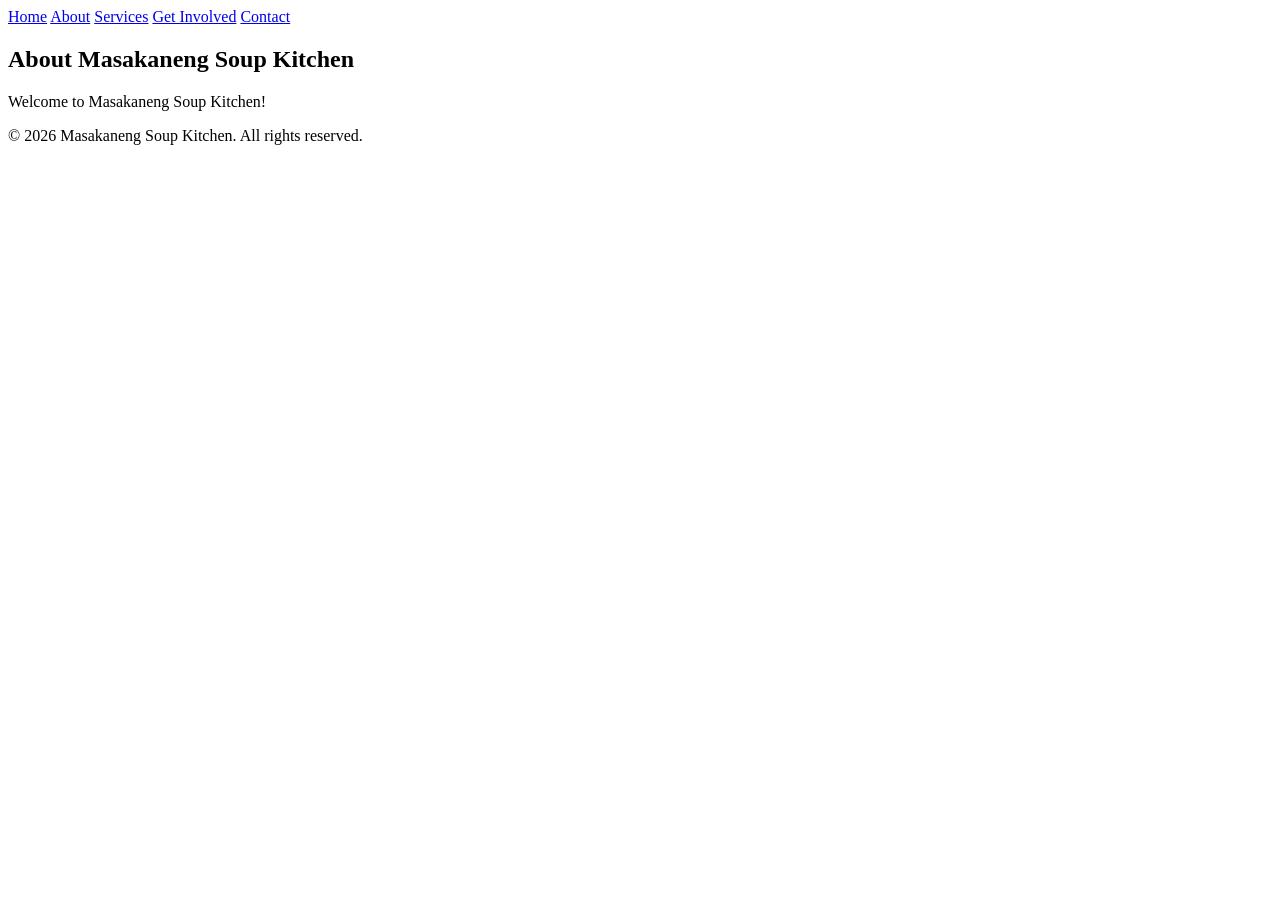
==== about.html @ 369d5b48 "content collection. start of pages" ====
<!doctype html>
<html lang="en">
  <head>
    <meta charset="UTF-8" />
    <meta name="viewport" content="width=device-width, initial-scale=1.0" />
    <title>About</title>
    <!-- Link to external CSS file -->
    <link rel="stylesheet" href="css/style.css" />
  </head>
  <body>
    <header>
      <nav>
        <a href="index.html">Home</a>
        <a href="about.html">About</a>
        <a href="services.html">Services</a>
        <a href="enquiry.html">Get Involved</a>
        <a href="contact.html">Contact</a>
      </nav>
    </header>

    <main>
      <section>
        <h1>About Masakaneng Soup Kitchen</h1>
        <p>Welcome to Masakaneng Soup Kitchen!</p>
      </section>
    </main>

    <footer>
      <p>&copy; 2026 Masakaneng Soup Kitchen. All rights reserved.</p>
    </footer>
  </body>
</html>
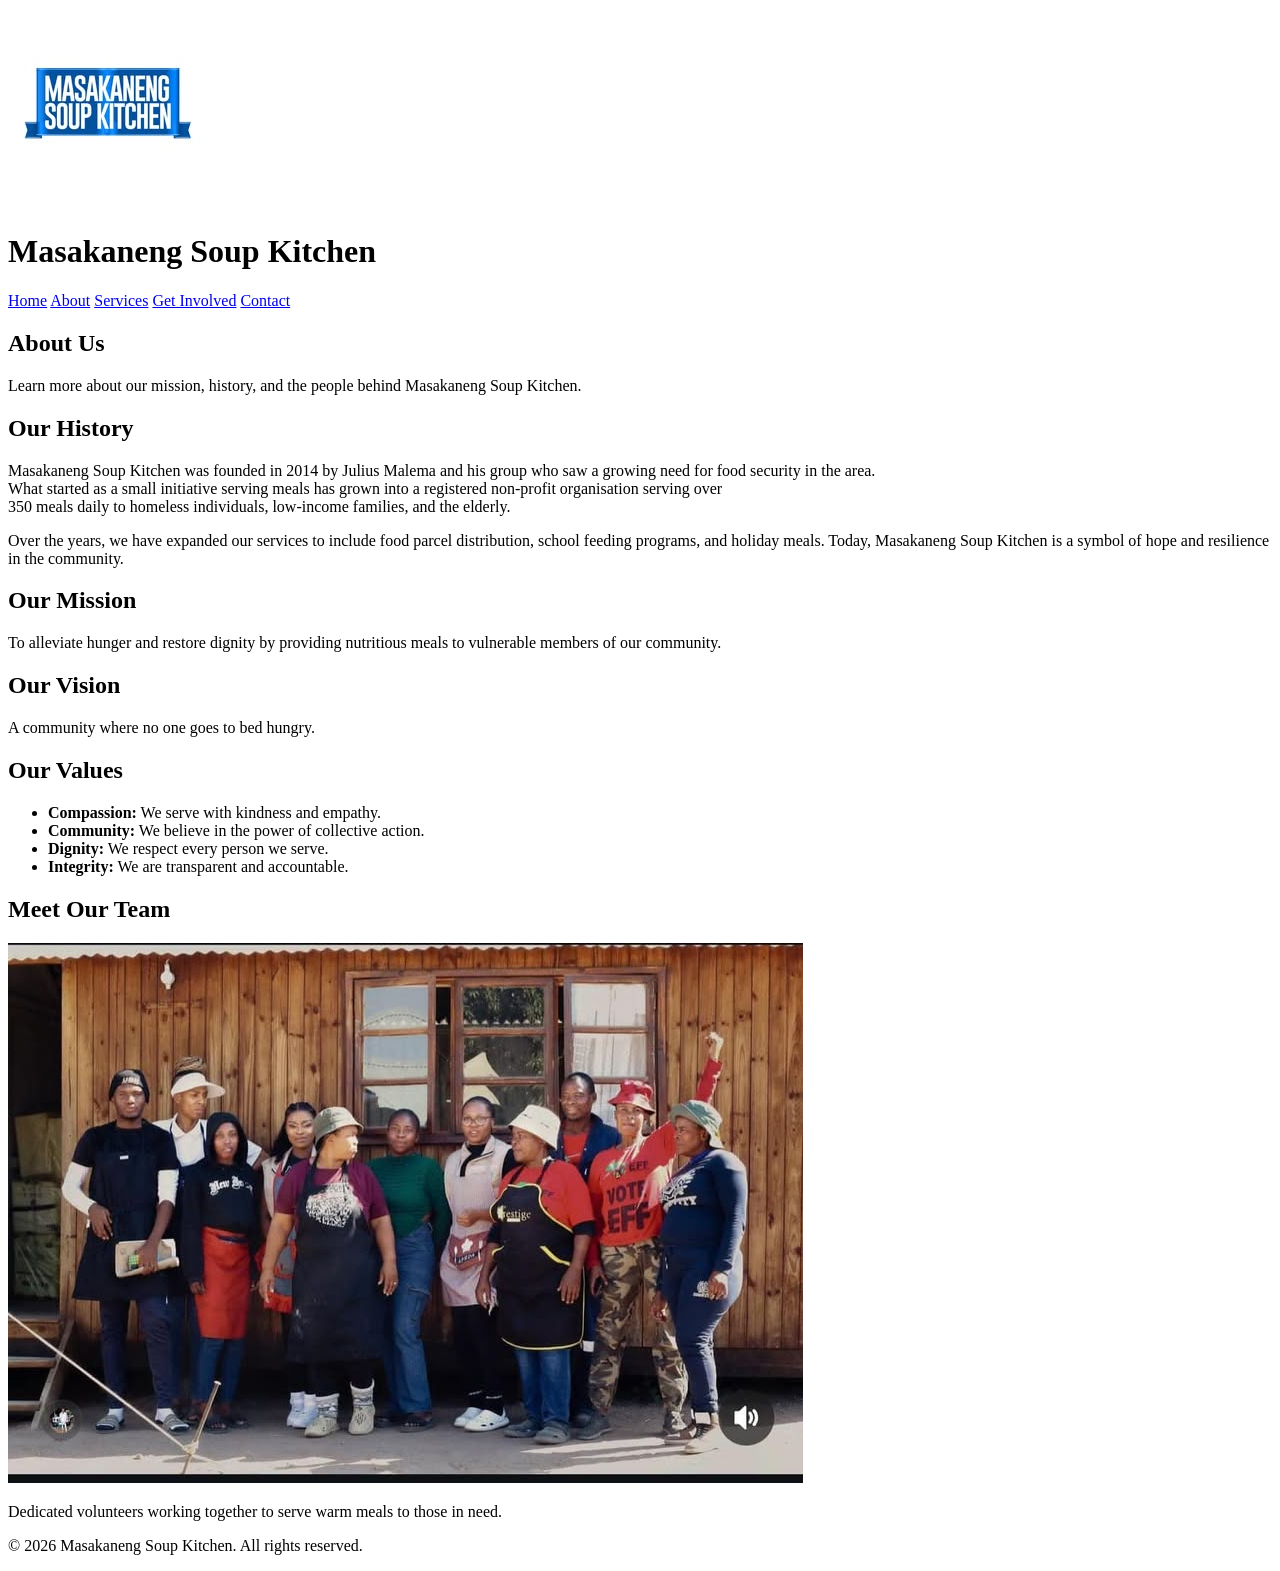
==== commit 4e8c6730: "about page complete" ====
--- a/about.html
+++ b/about.html
@@ -9,6 +9,10 @@
   </head>
   <body>
     <header>
+      <div class="logo">
+        <img src="images/logo.jpg" alt="Masakaneng Soup Kitchen Logo" />
+        <h1>Masakaneng Soup Kitchen</h1>
+      </div>
       <nav>
         <a href="index.html">Home</a>
         <a href="about.html">About</a>
@@ -18,12 +22,71 @@
       </nav>
     </header>
 
-    <main>
-      <section>
-        <h1>About Masakaneng Soup Kitchen</h1>
-        <p>Welcome to Masakaneng Soup Kitchen!</p>
-      </section>
-    </main>
+    <!-- Page Heading -->
+    <section class="page-heading">
+      <h1>About Us</h1>
+      <p>
+        Learn more about our mission, history, and the people behind Masakaneng
+        Soup Kitchen.
+      </p>
+    </section>
+
+    <!-- Organisation History -->
+    <section>
+      <h2>Our History</h2>
+      <p>
+        Masakaneng Soup Kitchen was founded in 2014 by Julius Malema and his
+        group who saw a growing need for food security in the area.<br />
+        What started as a small initiative serving meals has grown into a
+        registered non-profit organisation serving over <br />
+        350 meals daily to homeless individuals, low-income families, and the
+        elderly.
+      </p>
+      <p>
+        Over the years, we have expanded our services to include food parcel
+        distribution, school feeding programs, and holiday meals. Today,
+        Masakaneng Soup Kitchen is a symbol of hope and resilience in the
+        community.
+      </p>
+    </section>
+
+    <!-- Mission & Vision -->
+    <section>
+      <h2>Our Mission</h2>
+      <p>
+        To alleviate hunger and restore dignity by providing nutritious meals to
+        vulnerable members of our community.
+      </p>
+
+      <h2>Our Vision</h2>
+      <p>A community where no one goes to bed hungry.</p>
+
+      <h2>Our Values</h2>
+      <ul>
+        <li>
+          <strong>Compassion:</strong> We serve with kindness and empathy.
+        </li>
+        <li>
+          <strong>Community:</strong> We believe in the power of collective
+          action.
+        </li>
+        <li><strong>Dignity:</strong> We respect every person we serve.</li>
+        <li><strong>Integrity:</strong> We are transparent and accountable.</li>
+      </ul>
+    </section>
+
+    <!-- Team Members -->
+    <section>
+      <h2>Meet Our Team</h2>
+
+      <div>
+        <img src="images/team.jpg" alt="Team member preparing food" />
+        <p>
+          Dedicated volunteers working together to serve warm meals to those in
+          need.
+        </p>
+      </div>
+    </section>
 
     <footer>
       <p>&copy; 2026 Masakaneng Soup Kitchen. All rights reserved.</p>
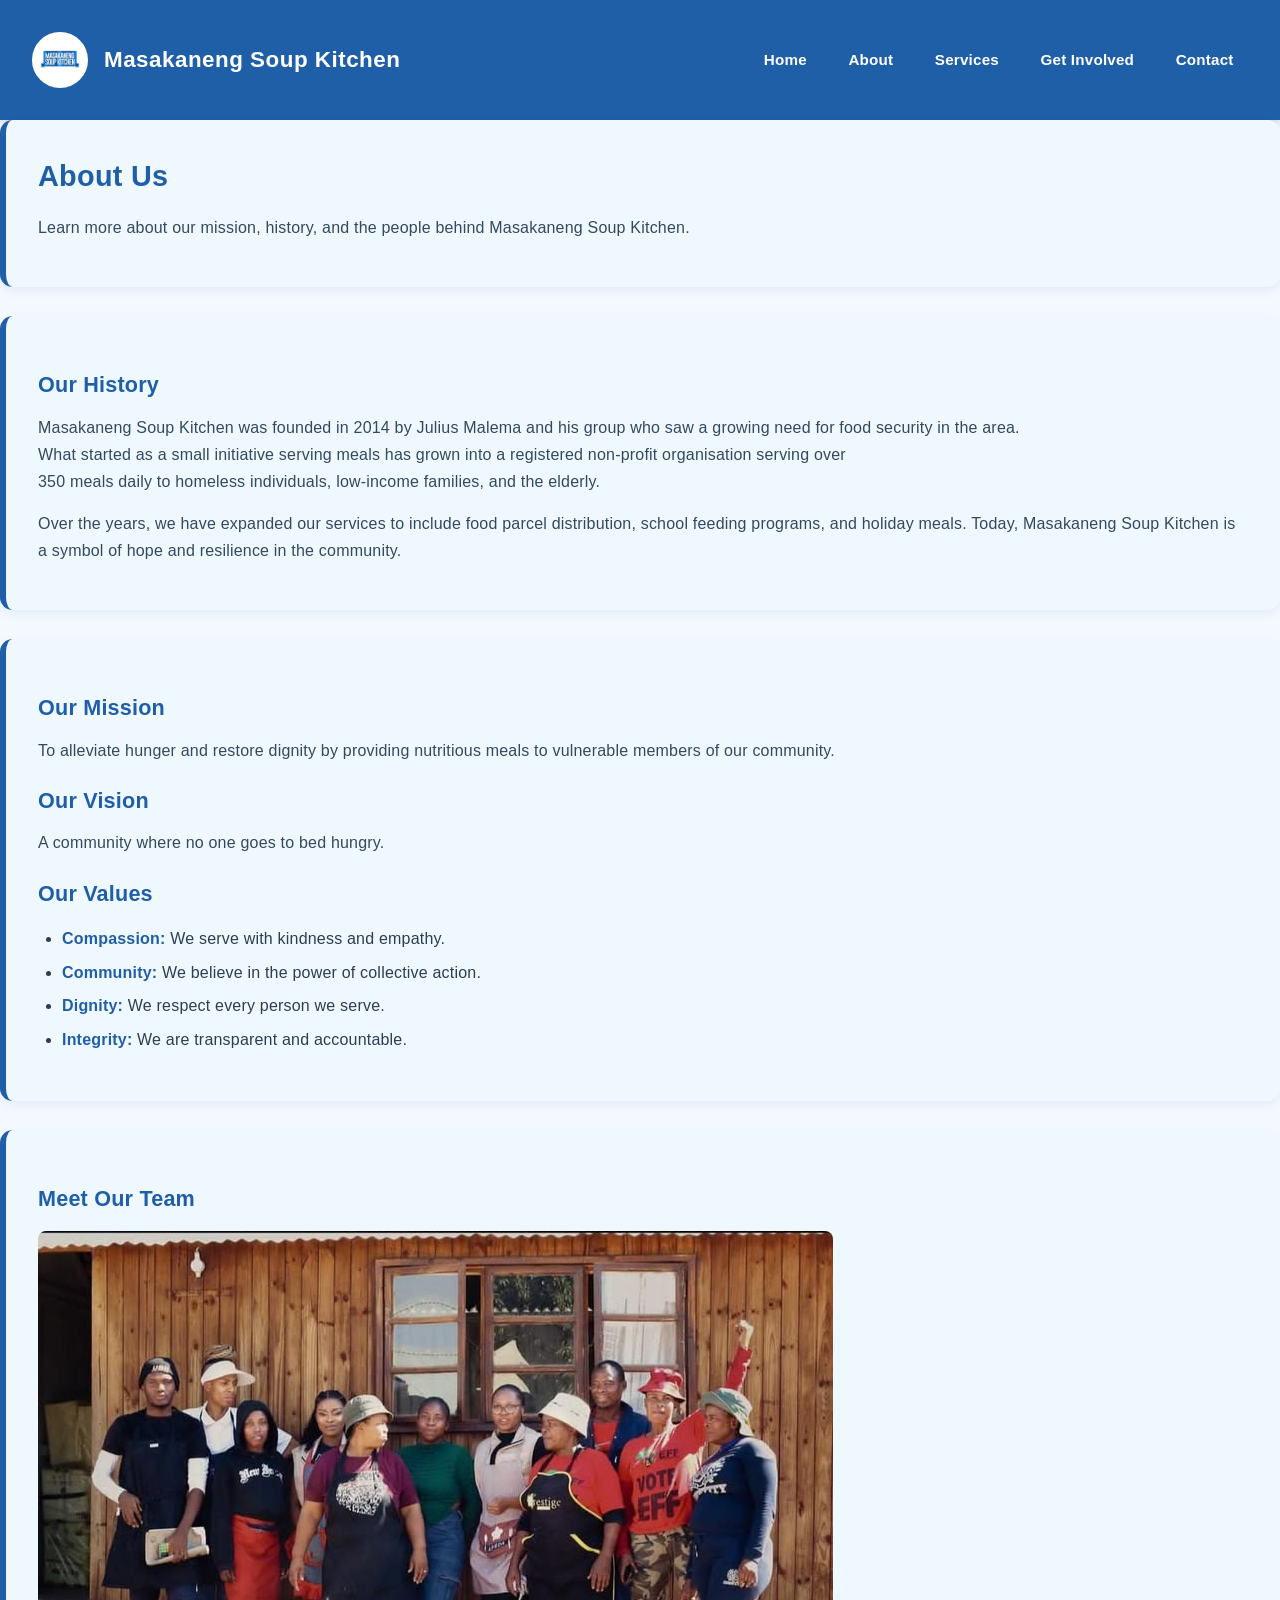
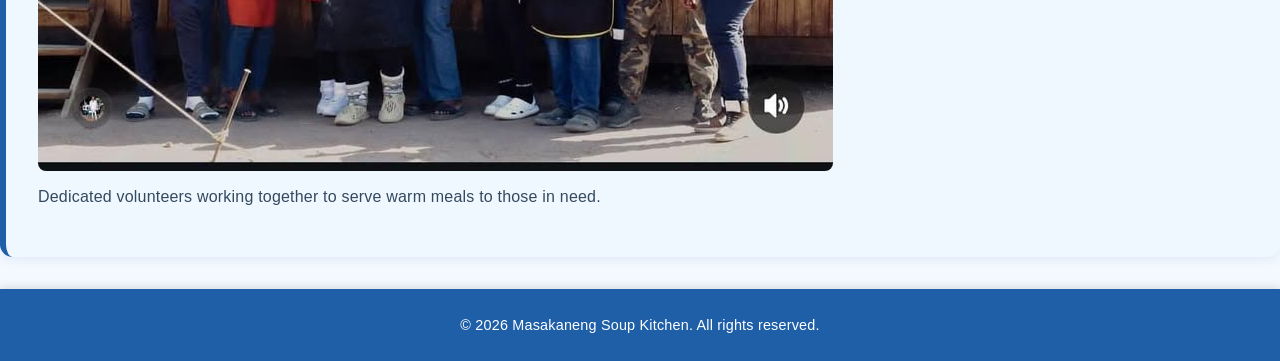
==== commit 34937aac: "Update: Added SEO tags" ====
--- a/about.html
+++ b/about.html
@@ -3,13 +3,21 @@
   <head>
     <meta charset="UTF-8" />
     <meta name="viewport" content="width=device-width, initial-scale=1.0" />
-    <title>About</title>
+    <title>About Us | Masakaneng Soup Kitchen</title>
+    <meta
+      name="description"
+      content="Learn about the history, mission, and values of Masakaneng Soup Kitchen. Serving over 350 meals daily to those in need."
+    />
+    <meta
+      name="keywords"
+      content="about Masakaneng, soup kitchen history, community charity, feeding scheme"
+    />
     <!-- Link to external CSS file -->
     <link rel="stylesheet" href="css/style.css" />
   </head>
   <body>
     <header>
-      <div class="logo">
+      <div>
         <img src="images/logo.jpg" alt="Masakaneng Soup Kitchen Logo" />
         <h1>Masakaneng Soup Kitchen</h1>
       </div>
@@ -23,7 +31,7 @@
     </header>
 
     <!-- Page Heading -->
-    <section class="page-heading">
+    <section>
       <h1>About Us</h1>
       <p>
         Learn more about our mission, history, and the people behind Masakaneng
--- a/css/style.css
+++ b/css/style.css
@@ -0,0 +1,422 @@
+/* ---------- 1. CSS RESET ---------- */
+* {
+  margin: 0;
+  padding: 0;
+  box-sizing: border-box;
+}
+
+html {
+  font-size: 100%; /* 1rem = 16px */
+  scroll-behavior: smooth;
+}
+/* ---------- 2. BASE STYLE (Typography) ---------- */
+body {
+  font-family: "Open Sans", "Segoe UI", Arial, sans-serif;
+  font-size: 1rem;
+  font-weight: 400;
+  line-height: 1.7;
+  letter-spacing: 0.2px;
+  color: #2c3e50;
+  background-color: #f4f9ff;
+  padding: 0;
+}
+/* ---------- 3. HEADER ---------- */
+header {
+  background-color: #1e5fa8;
+  color: #ffffff;
+  padding: 1.2rem 2rem;
+  display: flex;
+  flex-wrap: wrap;
+  justify-content: space-between;
+  align-items: center;
+  box-shadow: 0 3px 8px rgba(0, 0, 0, 0.15);
+}
+header div {
+  display: flex;
+  align-items: center;
+  gap: 1rem;
+}
+
+header img {
+  width: 3.5rem;
+  height: 3.5rem;
+  border-radius: 50%;
+  background-color: #ffffff;
+  padding: 0.2rem;
+  border: 2px solid #ffffff;
+}
+
+header h1 {
+  font-size: 1.4rem;
+  font-weight: 700;
+  letter-spacing: 0.5px;
+}
+/* ---------- 4. NAVIGATION - Flexbox) ---------- */
+nav {
+  display: flex;
+  gap: 0.8rem;
+  flex-wrap: wrap;
+}
+
+nav a {
+  color: #ffffff;
+  text-decoration: none;
+  font-weight: 600;
+  font-size: 0.95rem;
+  padding: 0.5rem 0.9rem;
+  border-radius: 0.4rem;
+  transition:
+    background-color 0.2s ease,
+    transform 0.1s ease;
+}
+
+nav a:hover {
+  background-color: #164a80;
+}
+
+nav a:active {
+  background-color: #0f3559;
+  transform: scale(0.97);
+}
+
+nav a:focus {
+  outline: 2px solid #ffffff;
+  outline-offset: 2px;
+}
+/* ---------- 5. MAIN CONTENT (Grid) ---------- */
+main {
+  max-width: 1100px;
+  margin: 0 auto;
+  padding: 2rem 1rem;
+}
+
+section {
+  background-color: aliceblue;
+  padding: 2rem;
+  margin-bottom: 1.8rem;
+  border-radius: 0.8rem;
+  border-left: 6px solid #1e5fa8;
+  box-shadow: 0 4px 10px rgba(30, 95, 168, 0.08);
+}
+
+section h1 {
+  font-size: 1.8rem;
+  font-weight: 700;
+  color: #1e5fa8;
+  margin-bottom: 0.8rem;
+  letter-spacing: 0.3px;
+}
+
+section h2 {
+  font-size: 1.35rem;
+  font-weight: 600;
+  color: #1e5fa8;
+  margin: 1.2rem 0 0.6rem;
+}
+
+section p {
+  margin-bottom: 0.9rem;
+  color: #34495e;
+  font-size: 1rem;
+}
+/* ---------- 6. IMAGES (Responsive) ---------- */
+img {
+  max-width: 100%;
+  height: auto;
+  display: block;
+  border-radius: 0.5rem;
+  margin: 0.8rem 0;
+}
+
+/* Hero images side by side on desktop */
+.hero-images {
+  display: grid;
+  grid-template-columns: repeat(2, 1fr);
+  gap: 1rem;
+  margin-bottom: 1rem;
+}
+
+/* Team / feature images in a grid */
+.image-grid {
+  display: grid;
+  grid-template-columns: repeat(auto-fit, minmax(220px, 1fr));
+  gap: 1rem;
+  margin-top: 1rem;
+}
+/* ---------- 7. LISTS ---------- */
+ul {
+  margin: 0.8rem 0 1rem 1.5rem;
+}
+
+ul li {
+  margin-bottom: 0.4rem;
+  font-size: 1rem;
+}
+
+ul li strong {
+  color: #1e5fa8;
+}
+/* ---------- 8. BUTTONS & LINKS (Pseudo-classes) ---------- */
+.btn,
+section a {
+  display: inline-block;
+  background-color: #1e5fa8;
+  color: aliceblue;
+  padding: 0.7rem 1.4rem;
+  text-decoration: none;
+  border-radius: 0.5rem;
+  font-weight: 600;
+  font-size: 0.95rem;
+  margin-top: 0.6rem;
+  transition:
+    background-color 0.2s ease,
+    transform 0.1s ease;
+}
+
+.btn:hover,
+section a:hover {
+  background-color: #164a80;
+}
+
+.btn:active,
+section a:active {
+  transform: scale(0.97);
+  background-color: #0f3559;
+}
+
+.btn:focus,
+section a:focus {
+  outline: 2px solid #1e5fa8;
+  outline-offset: 3px;
+}
+/* ---------- 9. FORMS ---------- */
+form {
+  display: flex;
+  flex-direction: column;
+  gap: 1rem;
+  max-width: 480px;
+  margin-top: 1rem;
+}
+
+form label {
+  font-weight: 600;
+  font-size: 0.95rem;
+  color: #1e5fa8;
+}
+
+form input,
+form select,
+form textarea {
+  padding: 0.7rem;
+  border: 1px solid #b7d3ef;
+  border-radius: 0.4rem;
+  font-size: 1rem;
+  font-family: inherit;
+  background-color: #ffffff;
+}
+
+form input:focus,
+form select:focus,
+form textarea:focus {
+  outline: none;
+  border-color: #1e5fa8;
+  box-shadow: 0 0 0 3px rgba(30, 95, 168, 0.15);
+}
+
+form button {
+  background-color: #1e5fa8;
+  color: #ffffff;
+  padding: 0.8rem;
+  border: none;
+  border-radius: 0.4rem;
+  font-size: 1rem;
+  font-weight: 600;
+  cursor: pointer;
+  transition:
+    background-color 0.2s ease,
+    transform 0.1s ease;
+}
+
+form button:hover {
+  background-color: #164a80;
+}
+
+form button:active {
+  transform: scale(0.97);
+}
+/* ---------- 10. CONTACT INFO (Grid) ---------- */
+.contact-info {
+  display: grid;
+  grid-template-columns: repeat(auto-fit, minmax(200px, 1fr));
+  gap: 1.2rem;
+  margin-top: 1rem;
+}
+
+.contact-info div {
+  background-color: #f4f9ff;
+  padding: 1.2rem;
+  border-radius: 0.6rem;
+  border: 1px solid #d6e6f7;
+  box-shadow: 0 2px 5px rgba(30, 95, 168, 0.06);
+}
+
+.contact-info h2 {
+  font-size: 1.05rem;
+  margin-bottom: 0.4rem;
+}
+/* ---------- 11. FOOTER ---------- */
+footer {
+  background-color: #1e5fa8;
+  color: #ffffff;
+  text-align: center;
+  padding: 1.2rem;
+  font-size: 0.9rem;
+  margin-top: 2rem;
+  box-shadow: 0 -3px 8px rgba(0, 0, 0, 0.1);
+}
+
+footer p {
+  margin: 0.3rem 0;
+  color: #ffffff;
+}
+/*  12. RESPONSIVE DESIGN  */
+
+/* Tablet And Mobile */
+@media (max-width: 768px) {
+  header {
+    flex-direction: column;
+    text-align: center;
+    gap: 0.8rem;
+    padding: 1rem;
+  }
+
+  nav {
+    justify-content: center;
+  }
+
+  section {
+    padding: 1.5rem;
+  }
+
+  section h1 {
+    font-size: 1.5rem;
+  }
+
+  section h2 {
+    font-size: 1.2rem;
+  }
+
+  .hero-images {
+    grid-template-columns: 1fr;
+  }
+}
+/* ---------- 13. SEARCH BAR ---------- */
+.search-container {
+  display: flex;
+  justify-content: center;
+  margin: 20px 0;
+}
+
+#serviceSearch {
+  width: 100%;
+  max-width: 500px; /* Keeps it from getting too wide on desktop */
+  padding: 12px 20px;
+  font-size: 1rem;
+  font-family: inherit;
+  color: #2c3e50;
+  background-color: #ffffff;
+  border: 2px solid #b7d3ef;
+  border-radius: 50px; /* Gives it nice rounded edges */
+  outline: none;
+  transition: all 0.3s ease;
+  box-shadow: 0 2px 5px rgba(0, 0, 0, 0.05);
+}
+
+/* What happens when the user clicks inside the search bar */
+#serviceSearch:focus {
+  border-color: #1e5fa8;
+  box-shadow: 0 4px 10px rgba(30, 95, 168, 0.2);
+}
+
+/* Placeholder text color */
+#serviceSearch::placeholder {
+  color: #8fa8c1;
+}
+/* ---------- 14. IMAGE LIGHTBOX ---------- */
+.lightbox {
+  display: none; /* Hidden by default */
+  position: fixed;
+  z-index: 2000; /* On top of everything */
+  left: 0;
+  top: 0;
+  width: 100%;
+  height: 100%;
+  background-color: rgba(0, 0, 0, 0.85); /* Dark background */
+  justify-content: center;
+  align-items: center;
+}
+
+/* When JS adds this class, it shows up */
+.lightbox.active {
+  display: flex;
+}
+
+.lightbox-content {
+  max-width: 90%;
+  max-height: 85%;
+  border-radius: 10px;
+  box-shadow: 0 5px 25px rgba(0, 0, 0, 0.5);
+  animation: zoomIn 0.3s ease;
+}
+
+/* The close (X) button */
+.close-lightbox {
+  position: absolute;
+  top: 20px;
+  right: 40px;
+  color: white;
+  font-size: 40px;
+  font-weight: bold;
+  cursor: pointer;
+  transition: color 0.3s;
+}
+
+.close-lightbox:hover {
+  color: #ff2d95; /* Changes color on hover */
+}
+
+/* Smooth zoom animation */
+@keyframes zoomIn {
+  from {
+    transform: scale(0.8);
+    opacity: 0;
+  }
+  to {
+    transform: scale(1);
+    opacity: 1;
+  }
+}
+
+/* ---------- 15. FORM RESULT MESSAGE ---------- */
+.form-result {
+  margin-top: 20px;
+  padding: 15px;
+  border-radius: 8px;
+  font-weight: bold;
+  display: none; /* Hidden until JS reveals it */
+  text-align: center;
+}
+
+.form-result.success {
+  display: block;
+  background-color: #d4edda;
+  color: #155724;
+  border: 1px solid #c3e6cb;
+}
+
+.form-result.error {
+  display: block;
+  background-color: #f8d7da;
+  color: #721c24;
+  border: 1px solid #f5c6cb;
+}
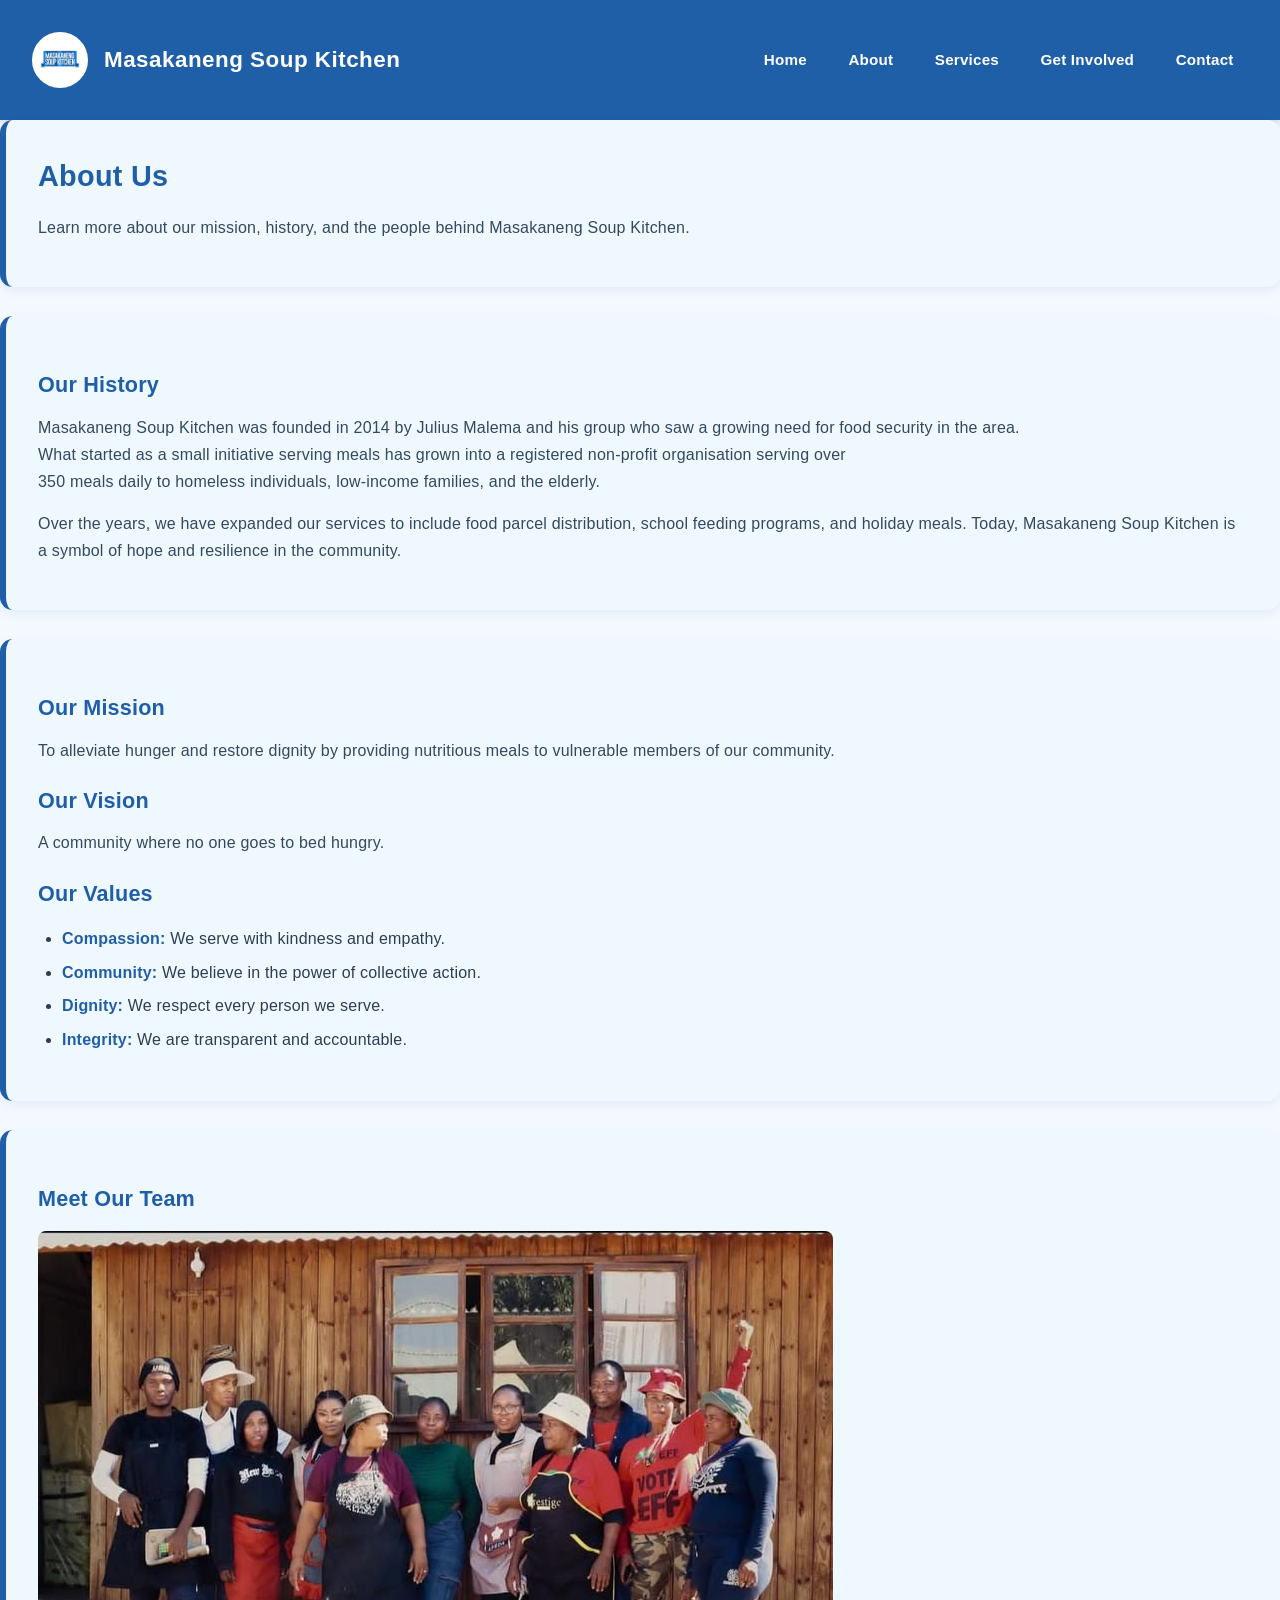
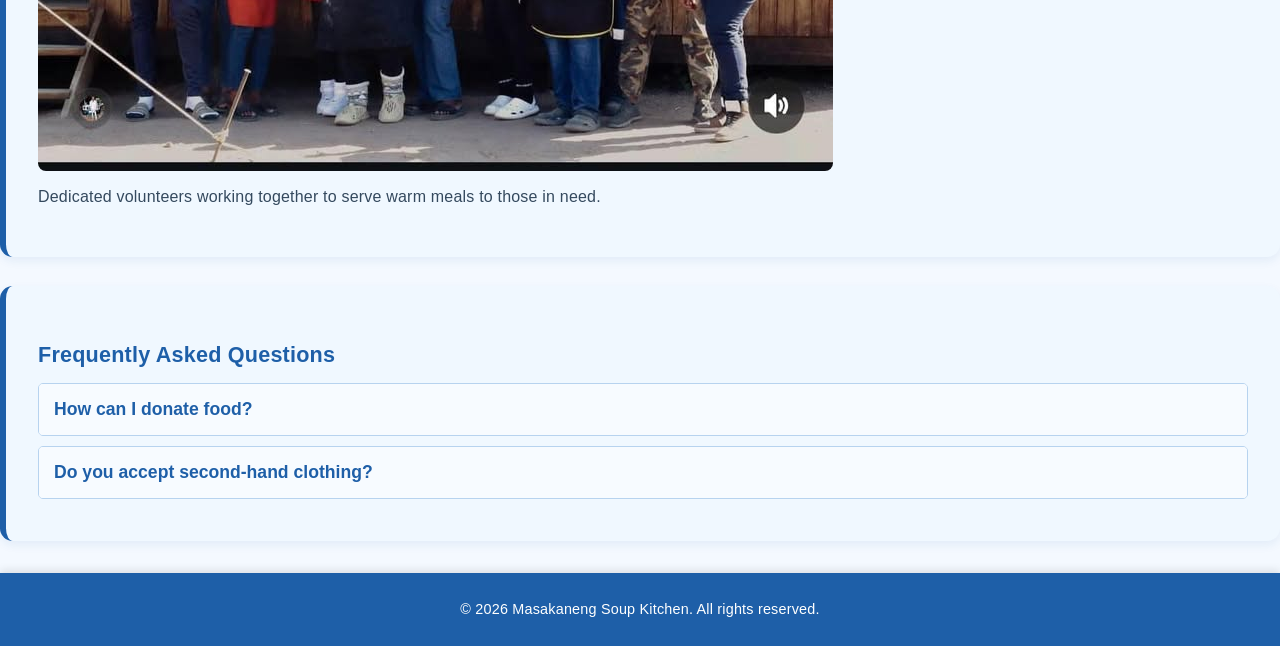
==== commit d6f69fbb: "Added interactive FAQ accordion using JavaScript, sitemap.xml,robots.txt style.css updated" ====
--- a/about.html
+++ b/about.html
@@ -95,9 +95,35 @@
         </p>
       </div>
     </section>
+    <!-- FAQ Accordion Section -->
+    <section>
+      <h2>Frequently Asked Questions</h2>
 
+      <div class="accordion">
+        <button class="accordion-btn">How can I donate food?</button>
+        <div class="accordion-content">
+          <p>
+            You can drop off non-perishable food items at our kitchen in
+            Seshego-A between 09:00 and 14:00 on weekdays.
+          </p>
+        </div>
+      </div>
+
+      <div class="accordion">
+        <button class="accordion-btn">
+          Do you accept second-hand clothing?
+        </button>
+        <div class="accordion-content">
+          <p>
+            Yes, we gladly accept gently used clothing and shoes. We distribute
+            these items every two months.
+          </p>
+        </div>
+      </div>
+    </section>
     <footer>
       <p>&copy; 2026 Masakaneng Soup Kitchen. All rights reserved.</p>
     </footer>
+    <script src="js/script.js"></script>
   </body>
 </html>
--- a/css/style.css
+++ b/css/style.css
@@ -420,3 +420,44 @@
   color: #721c24;
   border: 1px solid #f5c6cb;
 }
+
+/* ---------- 16. ACCORDION ---------- */
+.accordion {
+  background-color: #fff;
+  border: 1px solid #b7d3ef;
+  border-radius: 5px;
+  margin-bottom: 10px;
+  overflow: hidden;
+}
+
+.accordion-btn {
+  background-color: #f7fbff;
+  color: #1e5fa8;
+  cursor: pointer;
+  padding: 15px;
+  width: 100%;
+  border: none;
+  text-align: left;
+  outline: none;
+  font-size: 1.1rem;
+  font-weight: bold;
+  transition: 0.4s;
+}
+
+.accordion-btn:hover {
+  background-color: #e3f0fc;
+}
+
+.accordion-content {
+  padding: 0 15px;
+  max-height: 0;
+  overflow: hidden;
+  transition: max-height 0.3s ease-out;
+  background-color: white;
+}
+
+/* This class is added by JavaScript when clicked */
+.accordion-content.active {
+  max-height: 200px; /* Adjust based on content */
+  padding: 15px;
+}
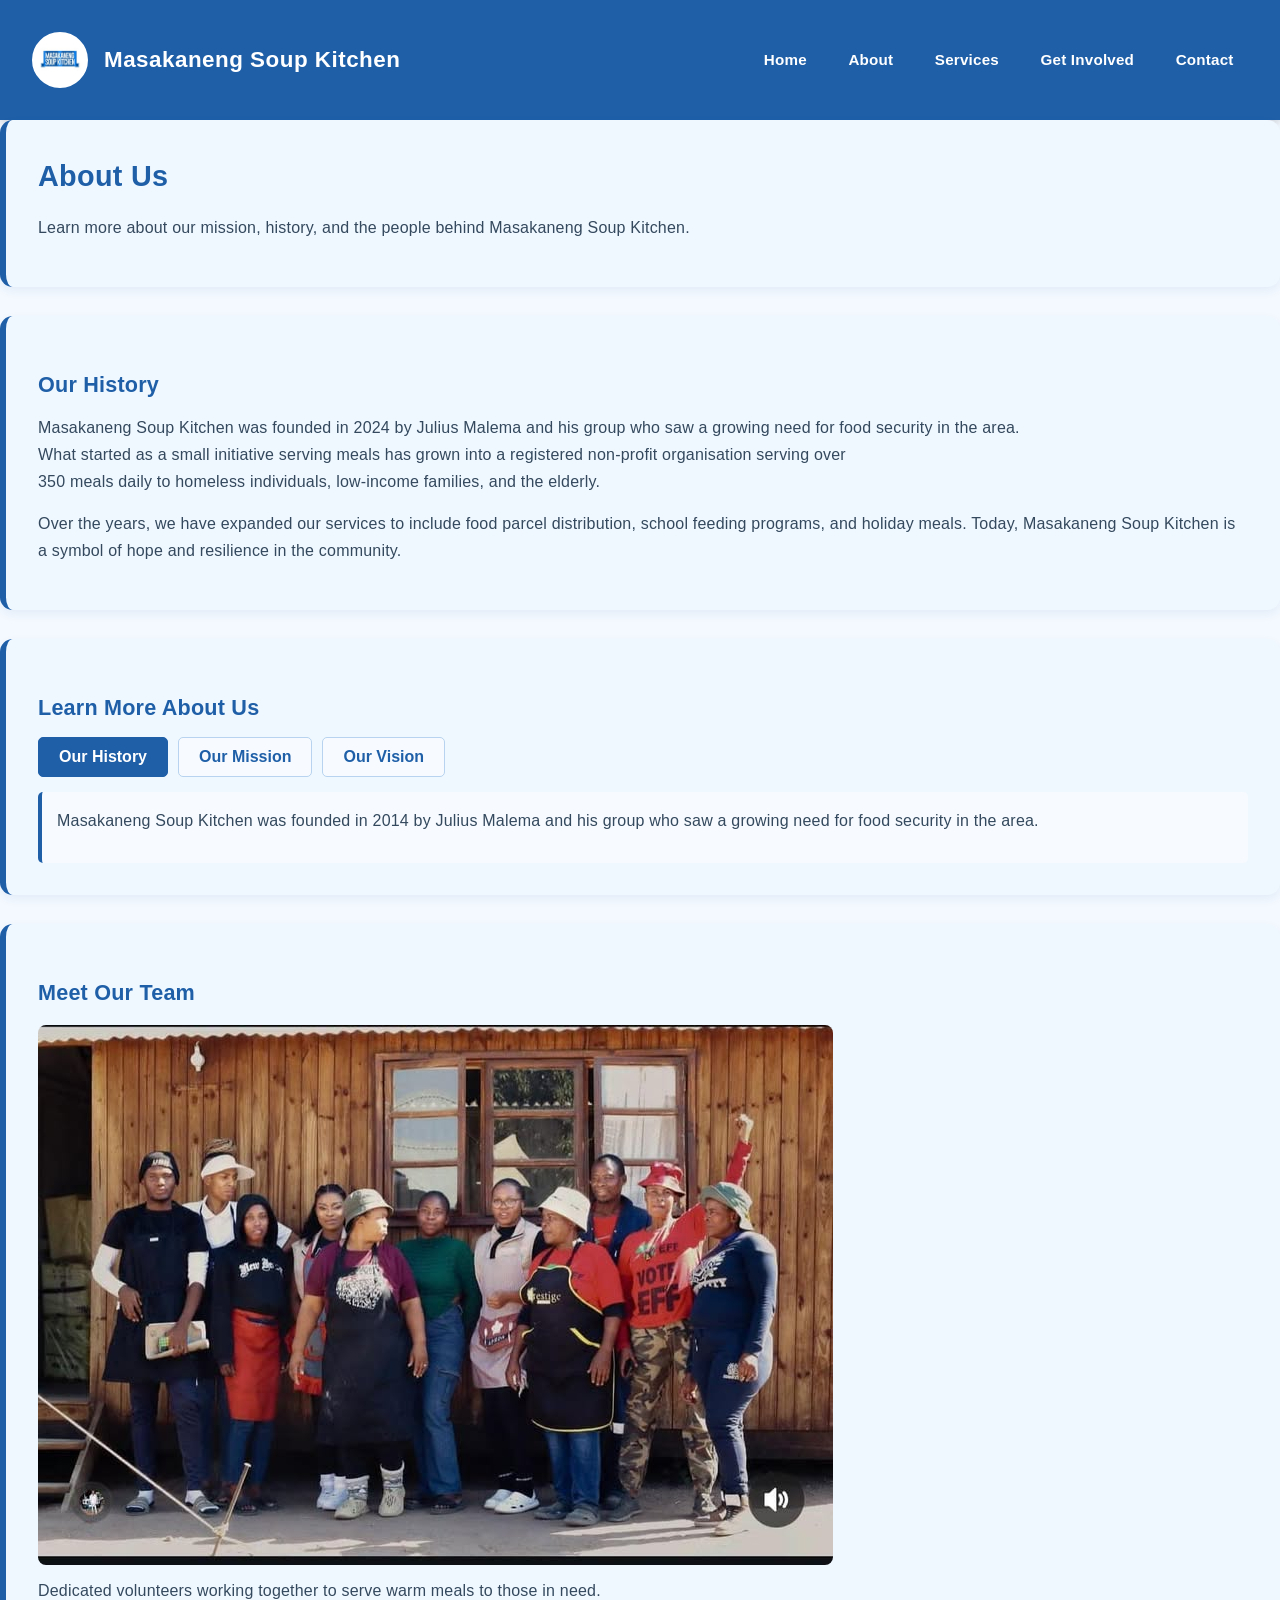
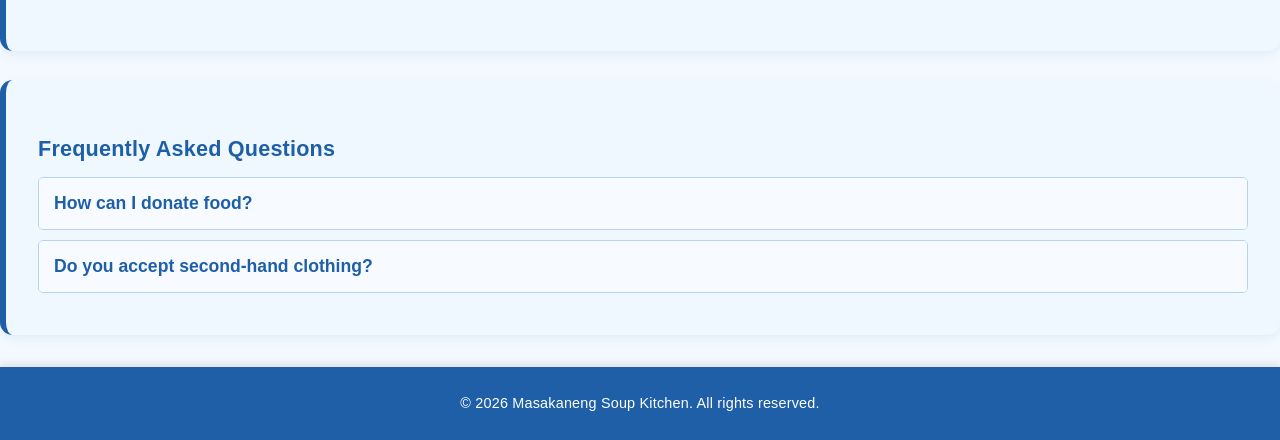
==== commit bb5d5af5: "Update: added new form functionality, added Tap functionality. Deploying" ====
--- a/about.html
+++ b/about.html
@@ -43,7 +43,7 @@
     <section>
       <h2>Our History</h2>
       <p>
-        Masakaneng Soup Kitchen was founded in 2014 by Julius Malema and his
+        Masakaneng Soup Kitchen was founded in 2024 by Julius Malema and his
         group who saw a growing need for food security in the area.<br />
         What started as a small initiative serving meals has grown into a
         registered non-profit organisation serving over <br />
@@ -58,29 +58,35 @@
       </p>
     </section>
 
-    <!-- Mission & Vision -->
+    <!-- Tabs Section -->
     <section>
-      <h2>Our Mission</h2>
-      <p>
-        To alleviate hunger and restore dignity by providing nutritious meals to
-        vulnerable members of our community.
-      </p>
+      <h2>Learn More About Us</h2>
 
-      <h2>Our Vision</h2>
-      <p>A community where no one goes to bed hungry.</p>
+      <div class="tab-container">
+        <button class="tab-btn active" data-target="history">
+          Our History
+        </button>
+        <button class="tab-btn" data-target="mission">Our Mission</button>
+        <button class="tab-btn" data-target="vision">Our Vision</button>
+      </div>
 
-      <h2>Our Values</h2>
-      <ul>
-        <li>
-          <strong>Compassion:</strong> We serve with kindness and empathy.
-        </li>
-        <li>
-          <strong>Community:</strong> We believe in the power of collective
-          action.
-        </li>
-        <li><strong>Dignity:</strong> We respect every person we serve.</li>
-        <li><strong>Integrity:</strong> We are transparent and accountable.</li>
-      </ul>
+      <div id="history" class="tab-content active">
+        <p>
+          Masakaneng Soup Kitchen was founded in 2014 by Julius Malema and his
+          group who saw a growing need for food security in the area.
+        </p>
+      </div>
+
+      <div id="mission" class="tab-content">
+        <p>
+          To alleviate hunger and restore dignity by providing nutritious meals
+          to vulnerable members of our community.
+        </p>
+      </div>
+
+      <div id="vision" class="tab-content">
+        <p>A community where no one goes to bed hungry.</p>
+      </div>
     </section>
 
     <!-- Team Members -->
@@ -124,6 +130,14 @@
     <footer>
       <p>&copy; 2026 Masakaneng Soup Kitchen. All rights reserved.</p>
     </footer>
+    <!-- Lightbox Overlay -->
+    <div id="lightbox" class="lightbox">
+      <span class="close-lightbox">&times;</span>
+      <img class="lightbox-content" id="lightbox-img" alt="Enlarged view" />
+    </div>
+    <!-- Back to Top Button -->
+    <button id="backToTop" title="Go to top">Top</button>
+
     <script src="js/script.js"></script>
   </body>
 </html>
--- a/css/style.css
+++ b/css/style.css
@@ -461,3 +461,63 @@
   max-height: 200px; /* Adjust based on content */
   padding: 15px;
 }
+
+#backToTop {
+  display: none; /* Hidden by default */
+  position: fixed;
+  bottom: 20px;
+  right: 20px;
+  z-index: 99;
+  background-color: #1e5fa8;
+  color: white;
+  cursor: pointer;
+  padding: 15px;
+  border-radius: 50%;
+  border: none;
+  font-weight: bold;
+  box-shadow: 0 4px 6px rgba(0, 0, 0, 0.1);
+}
+#backToTop:hover {
+  background-color: #164a80;
+}
+/* ---------- 17. TABS ---------- */
+.tab-container {
+  display: flex;
+  gap: 10px;
+  margin-bottom: 15px;
+  flex-wrap: wrap;
+}
+
+.tab-btn {
+  padding: 10px 20px;
+  background-color: #f7fbff;
+  border: 1px solid #b7d3ef;
+  cursor: pointer;
+  font-size: 1rem;
+  font-weight: bold;
+  color: #1e5fa8;
+  border-radius: 5px;
+  transition: 0.3s;
+}
+
+.tab-btn:hover {
+  background-color: #e3f0fc;
+}
+
+.tab-btn.active {
+  background-color: #1e5fa8;
+  color: white;
+  border-color: #1e5fa8;
+}
+
+.tab-content {
+  display: none; /* Hidden by default */
+  padding: 15px;
+  background-color: #f7fbff;
+  border-radius: 5px;
+  border-left: 4px solid #1e5fa8;
+}
+
+.tab-content.active {
+  display: block; /* Show active tab */
+}
